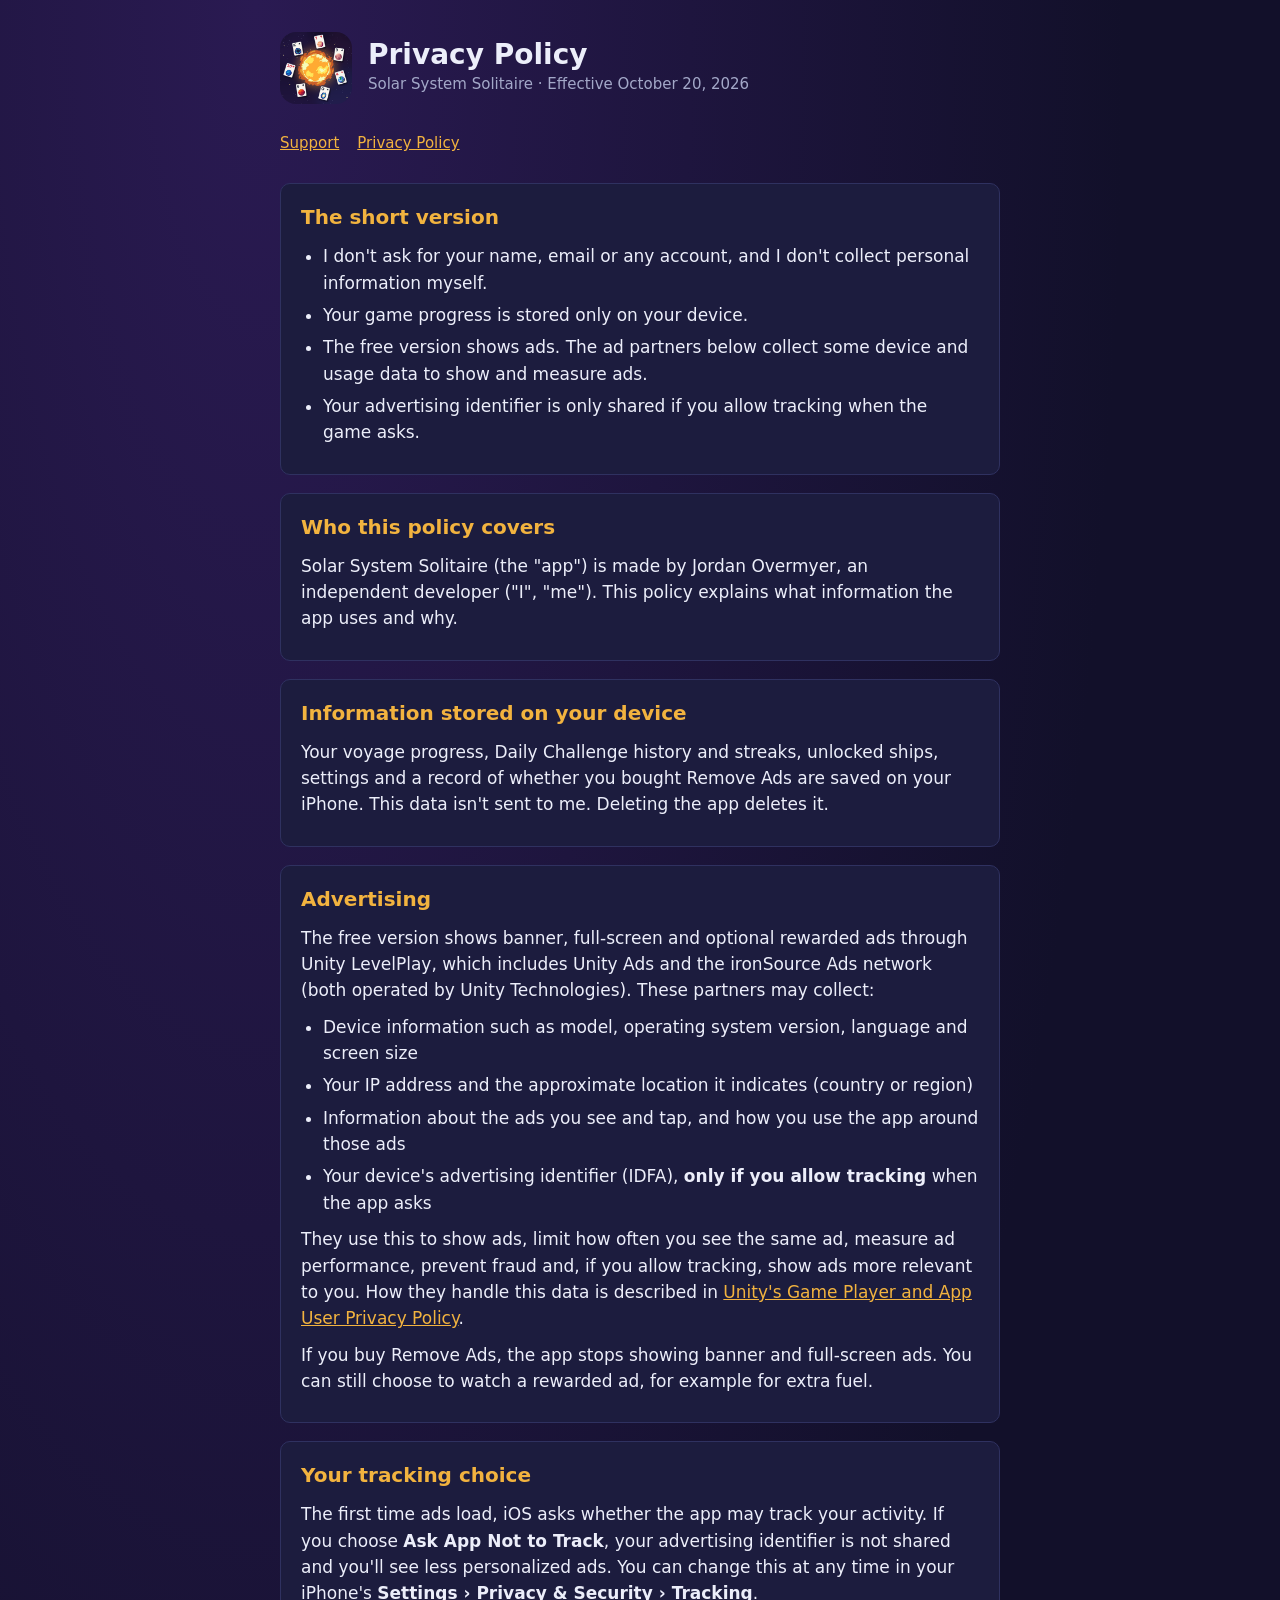
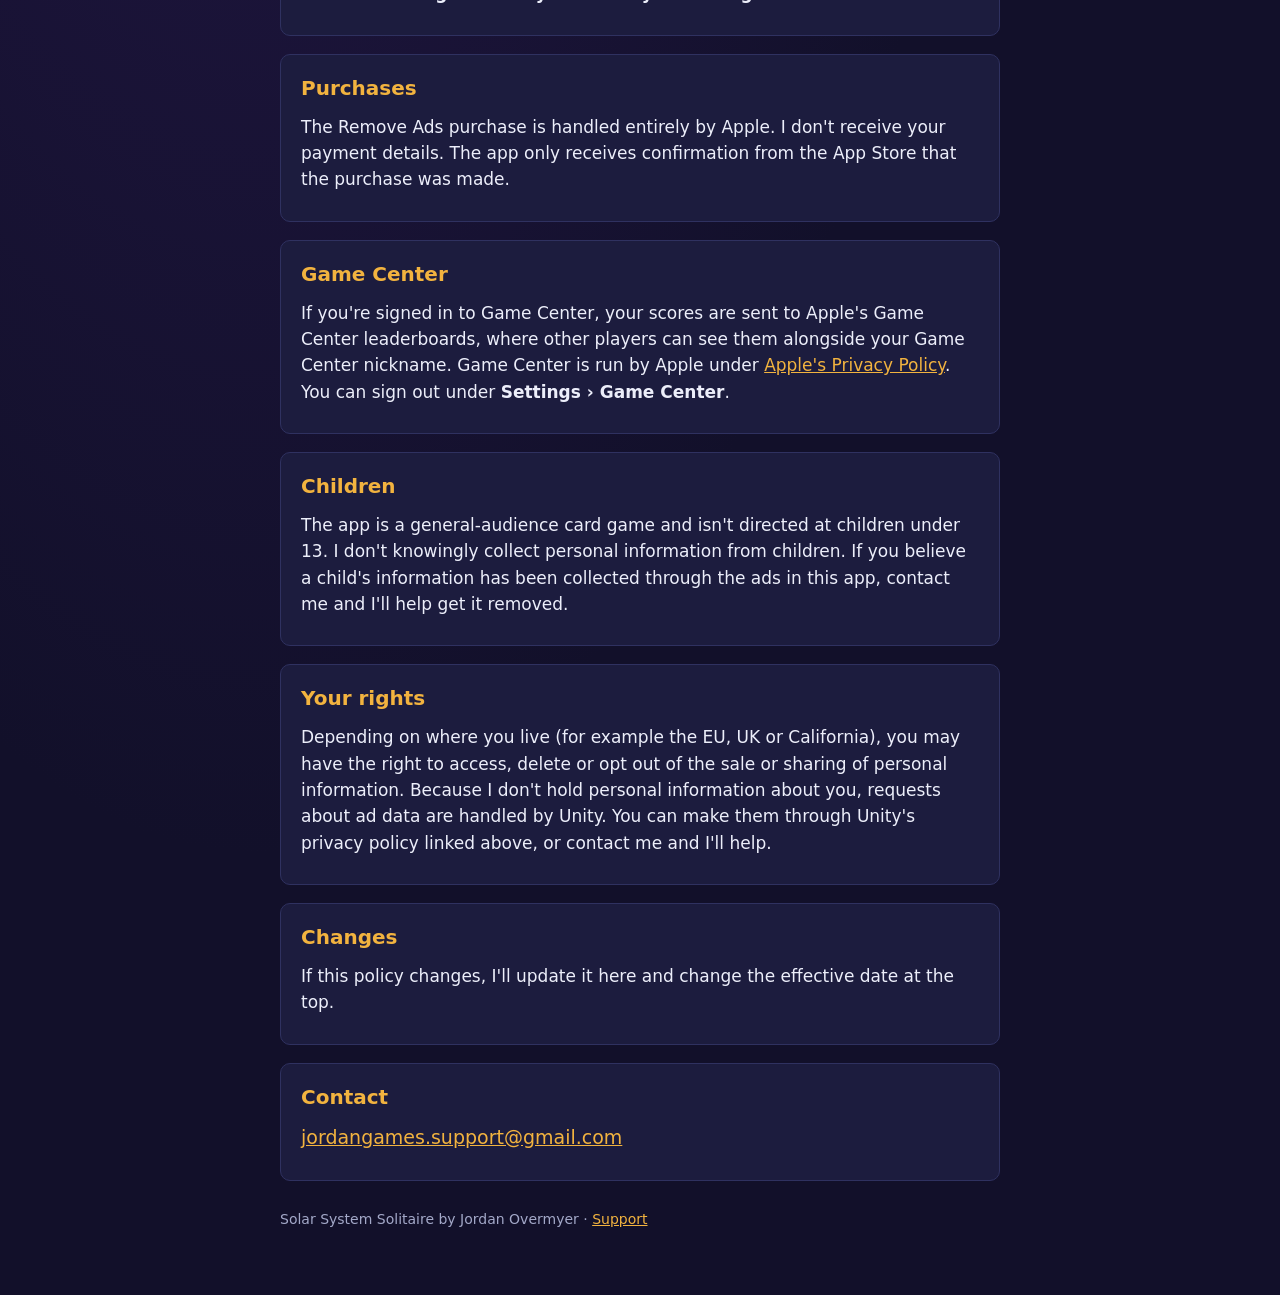
==== privacy.html @ dabfcd6b "Add files via upload" ====
<!doctype html>
<html lang="en">
<head>
<meta charset="utf-8">
<meta name="viewport" content="width=device-width, initial-scale=1">
<title>Solar System Solitaire Privacy Policy</title>
<link rel="stylesheet" href="style.css">
</head>
<body>
<main>
  <header>
    <img src="icon.png" alt="Solar System Solitaire app icon">
    <div>
      <h1>Privacy Policy</h1>
      <p>Solar System Solitaire &middot; Effective October 20, 2026</p>
    </div>
  </header>
  <nav><a href="index.html">Support</a><a href="privacy.html">Privacy Policy</a></nav>

  <section>
    <h2>The short version</h2>
    <ul>
      <li>I don't ask for your name, email or any account, and I don't collect personal information myself.</li>
      <li>Your game progress is stored only on your device.</li>
      <li>The free version shows ads. The ad partners below collect some device and usage data to show and measure ads.</li>
      <li>Your advertising identifier is only shared if you allow tracking when the game asks.</li>
    </ul>
  </section>

  <section>
    <h2>Who this policy covers</h2>
    <p>Solar System Solitaire (the "app") is made by Jordan Overmyer, an independent developer ("I", "me"). This policy explains what information the app uses and why.</p>
  </section>

  <section>
    <h2>Information stored on your device</h2>
    <p>Your voyage progress, Daily Challenge history and streaks, unlocked ships, settings and a record of whether you bought Remove Ads are saved on your iPhone. This data isn't sent to me. Deleting the app deletes it.</p>
  </section>

  <section>
    <h2>Advertising</h2>
    <p>The free version shows banner, full-screen and optional rewarded ads through Unity LevelPlay, which includes Unity Ads and the ironSource Ads network (both operated by Unity Technologies). These partners may collect:</p>
    <ul>
      <li>Device information such as model, operating system version, language and screen size</li>
      <li>Your IP address and the approximate location it indicates (country or region)</li>
      <li>Information about the ads you see and tap, and how you use the app around those ads</li>
      <li>Your device's advertising identifier (IDFA), <b>only if you allow tracking</b> when the app asks</li>
    </ul>
    <p>They use this to show ads, limit how often you see the same ad, measure ad performance, prevent fraud and, if you allow tracking, show ads more relevant to you. How they handle this data is described in <a href="https://unity.com/legal/game-player-and-app-user-privacy-policy">Unity's Game Player and App User Privacy Policy</a>.</p>
    <p>If you buy Remove Ads, the app stops showing banner and full-screen ads. You can still choose to watch a rewarded ad, for example for extra fuel.</p>
  </section>

  <section>
    <h2>Your tracking choice</h2>
    <p>The first time ads load, iOS asks whether the app may track your activity. If you choose <b>Ask App Not to Track</b>, your advertising identifier is not shared and you'll see less personalized ads. You can change this at any time in your iPhone's <b>Settings &rsaquo; Privacy &amp; Security &rsaquo; Tracking</b>.</p>
  </section>

  <section>
    <h2>Purchases</h2>
    <p>The Remove Ads purchase is handled entirely by Apple. I don't receive your payment details. The app only receives confirmation from the App Store that the purchase was made.</p>
  </section>

  <section>
    <h2>Game Center</h2>
    <p>If you're signed in to Game Center, your scores are sent to Apple's Game Center leaderboards, where other players can see them alongside your Game Center nickname. Game Center is run by Apple under <a href="https://www.apple.com/legal/privacy/">Apple's Privacy Policy</a>. You can sign out under <b>Settings &rsaquo; Game Center</b>.</p>
  </section>

  <section>
    <h2>Children</h2>
    <p>The app is a general-audience card game and isn't directed at children under 13. I don't knowingly collect personal information from children. If you believe a child's information has been collected through the ads in this app, contact me and I'll help get it removed.</p>
  </section>

  <section>
    <h2>Your rights</h2>
    <p>Depending on where you live (for example the EU, UK or California), you may have the right to access, delete or opt out of the sale or sharing of personal information. Because I don't hold personal information about you, requests about ad data are handled by Unity. You can make them through Unity's privacy policy linked above, or contact me and I'll help.</p>
  </section>

  <section>
    <h2>Changes</h2>
    <p>If this policy changes, I'll update it here and change the effective date at the top.</p>
  </section>

  <section>
    <h2>Contact</h2>
    <p class="contact"><a href="mailto:jordangames.support@gmail.com">jordangames.support@gmail.com</a></p>
  </section>

  <footer>Solar System Solitaire by Jordan Overmyer &middot; <a href="index.html">Support</a></footer>
</main>
</body>
</html>
---- style.css ----
:root {
  --bg: #12102a;
  --panel: #1c1c3e;
  --ink: #eceefa;
  --muted: #a3a8c8;
  --line: #2f3160;
  --accent: #f2b33f;
}
* { box-sizing: border-box; }
body {
  margin: 0;
  background: var(--bg) radial-gradient(ellipse at 20% 0%, #2a1a52 0%, transparent 60%) no-repeat;
  color: var(--ink);
  font: 17px/1.55 -apple-system, BlinkMacSystemFont, "Segoe UI", system-ui, sans-serif;
  padding: 32px 16px 64px;
}
main { max-width: 720px; margin: 0 auto; }
header { display: flex; align-items: center; gap: 16px; margin-bottom: 28px; }
header img { width: 72px; height: 72px; border-radius: 16px; }
header h1 { margin: 0; font-size: 28px; line-height: 1.15; }
header p { margin: 2px 0 0; color: var(--muted); font-size: 15px; }
nav { display: flex; gap: 18px; margin-bottom: 28px; font-size: 15px; }
a { color: var(--accent); }
section { background: var(--panel); border: 1px solid var(--line); border-radius: 10px; padding: 18px 20px; margin-bottom: 18px; }
h2 { margin: 0 0 10px; font-size: 20px; color: var(--accent); }
h3 { margin: 18px 0 4px; font-size: 17px; }
h3:first-of-type { margin-top: 4px; }
p, ul { margin: 0 0 10px; }
ul { padding-left: 22px; }
li { margin-bottom: 6px; }
.contact { font-size: 19px; }
footer { color: var(--muted); font-size: 14px; margin-top: 28px; }
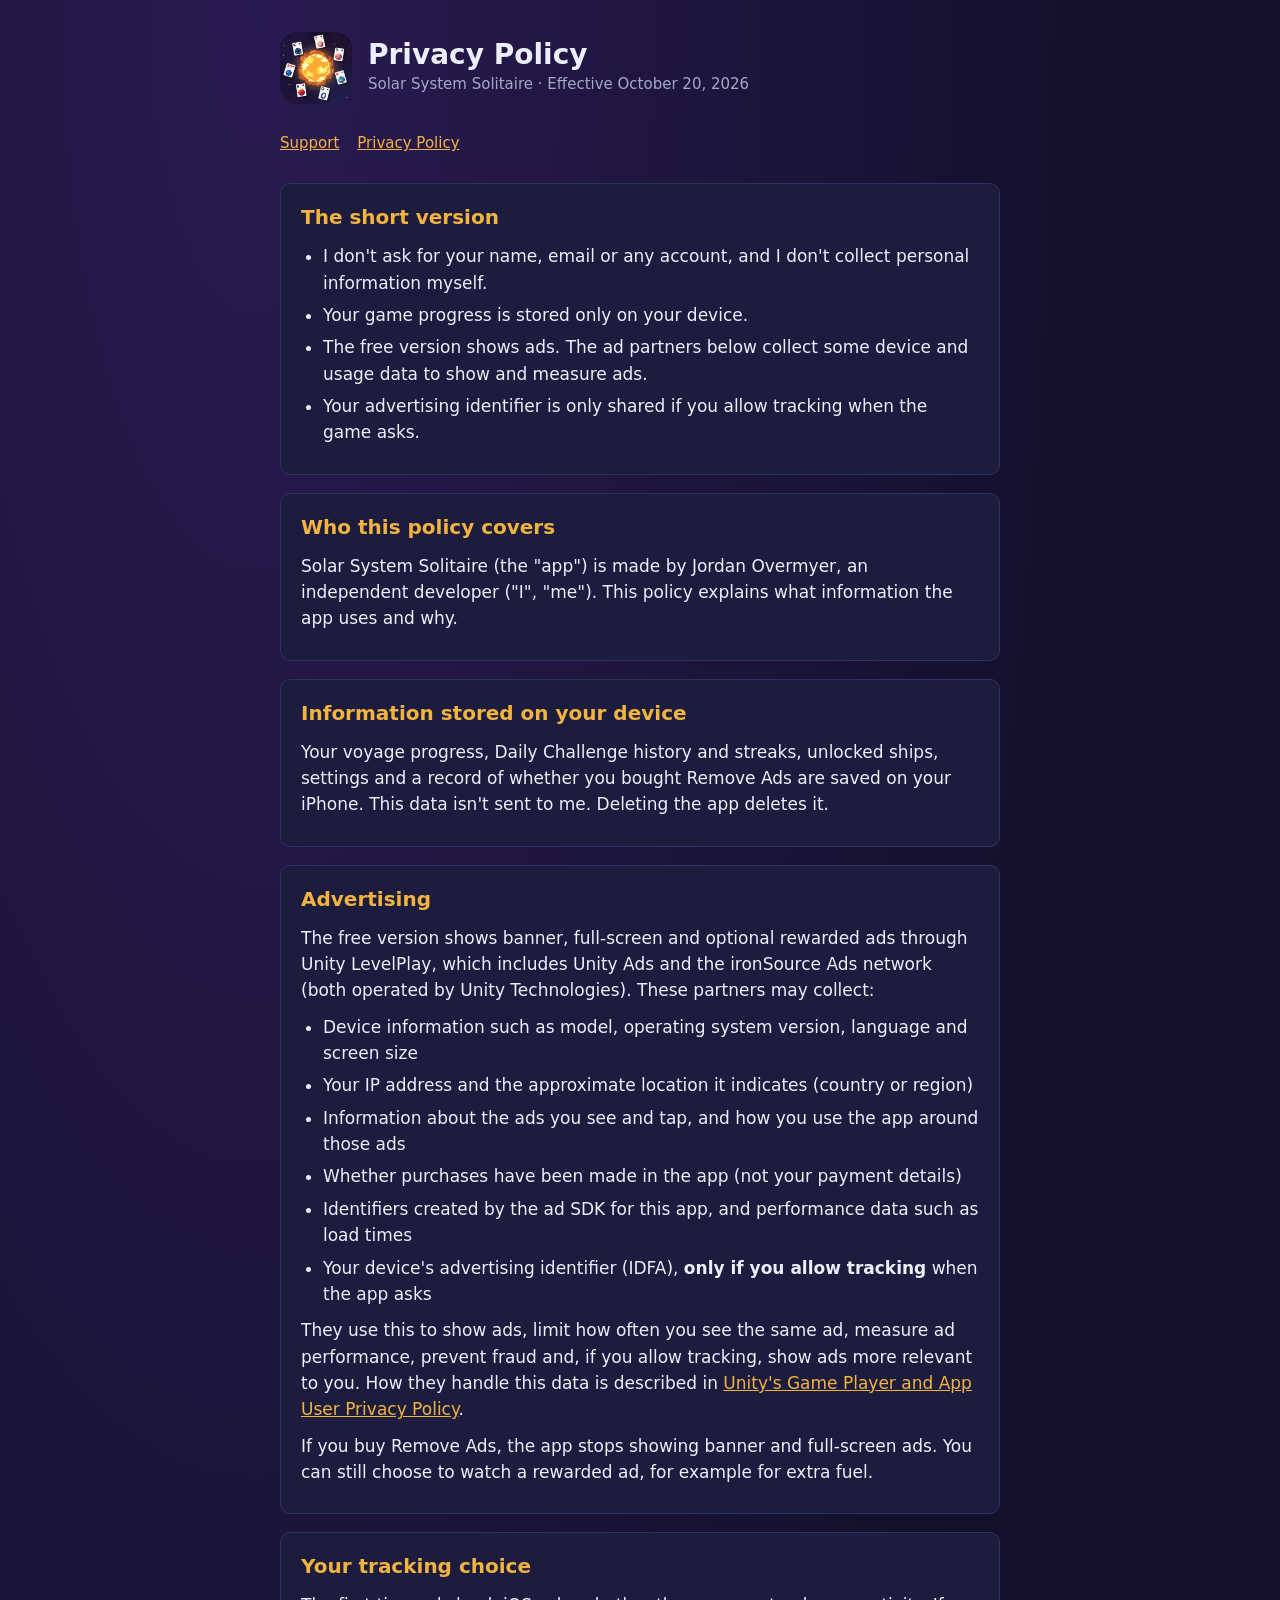
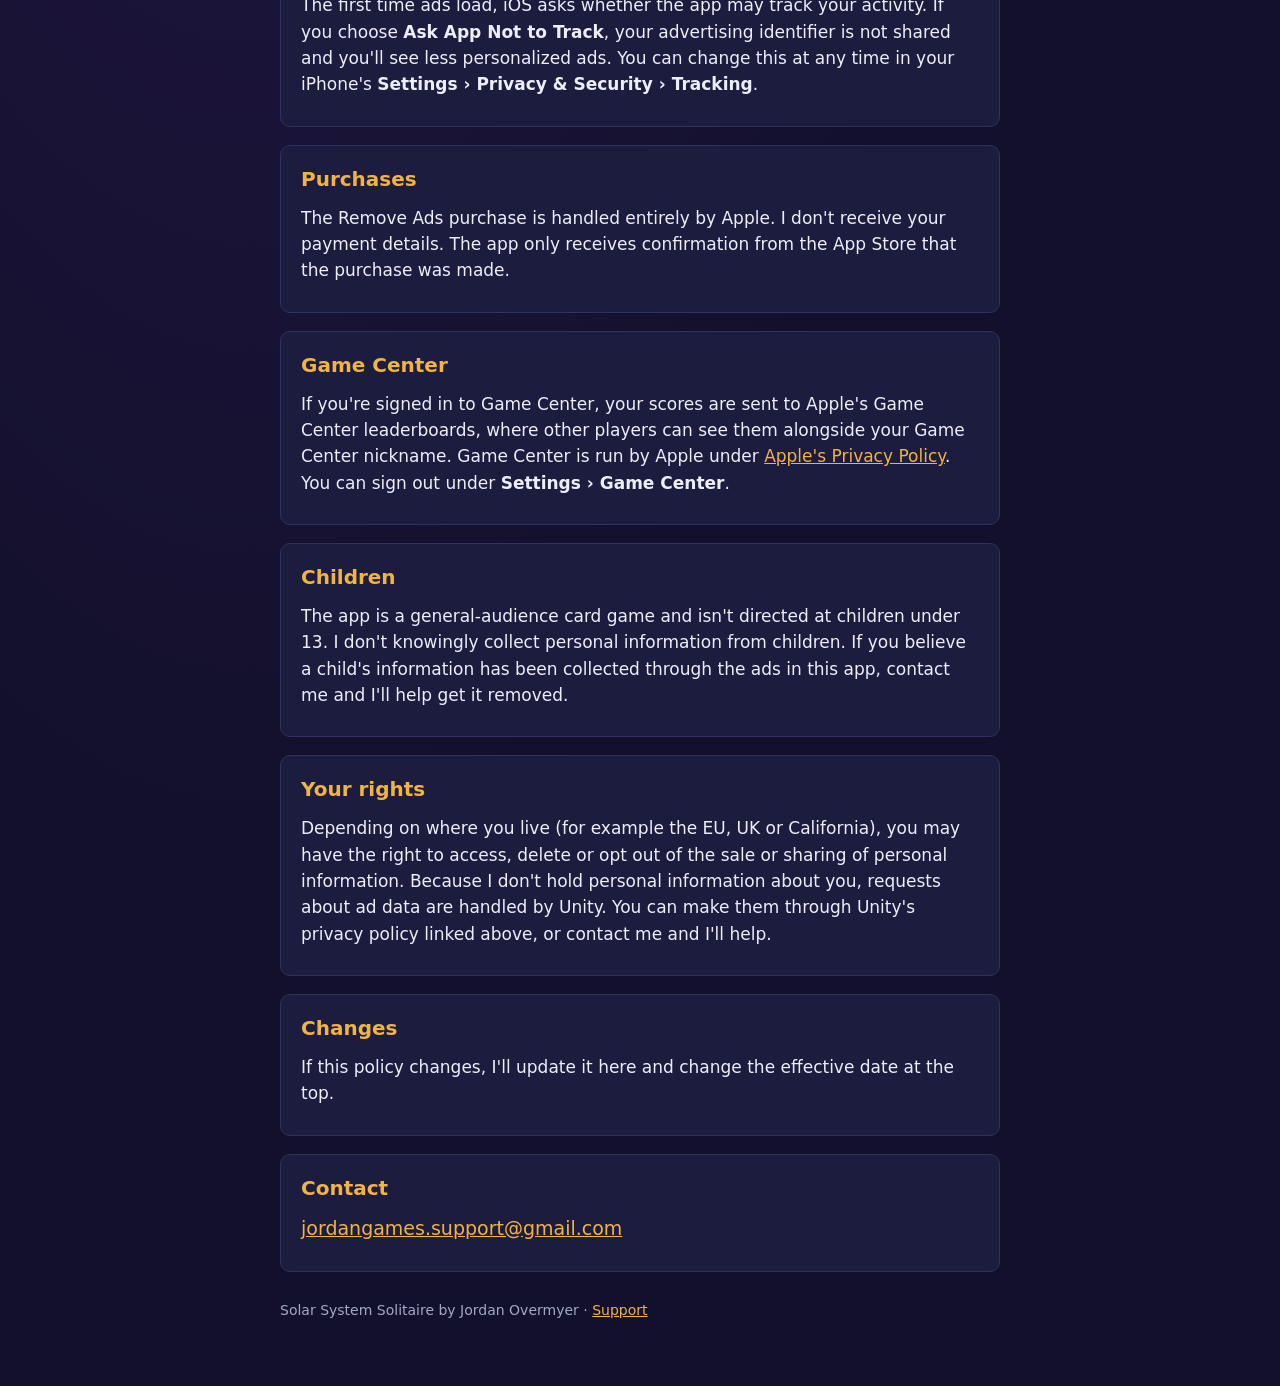
==== commit dae8d660: "Add files via upload" ====
--- a/privacy.html
+++ b/privacy.html
@@ -44,6 +44,8 @@
       <li>Device information such as model, operating system version, language and screen size</li>
       <li>Your IP address and the approximate location it indicates (country or region)</li>
       <li>Information about the ads you see and tap, and how you use the app around those ads</li>
+      <li>Whether purchases have been made in the app (not your payment details)</li>
+      <li>Identifiers created by the ad SDK for this app, and performance data such as load times</li>
       <li>Your device's advertising identifier (IDFA), <b>only if you allow tracking</b> when the app asks</li>
     </ul>
     <p>They use this to show ads, limit how often you see the same ad, measure ad performance, prevent fraud and, if you allow tracking, show ads more relevant to you. How they handle this data is described in <a href="https://unity.com/legal/game-player-and-app-user-privacy-policy">Unity's Game Player and App User Privacy Policy</a>.</p>
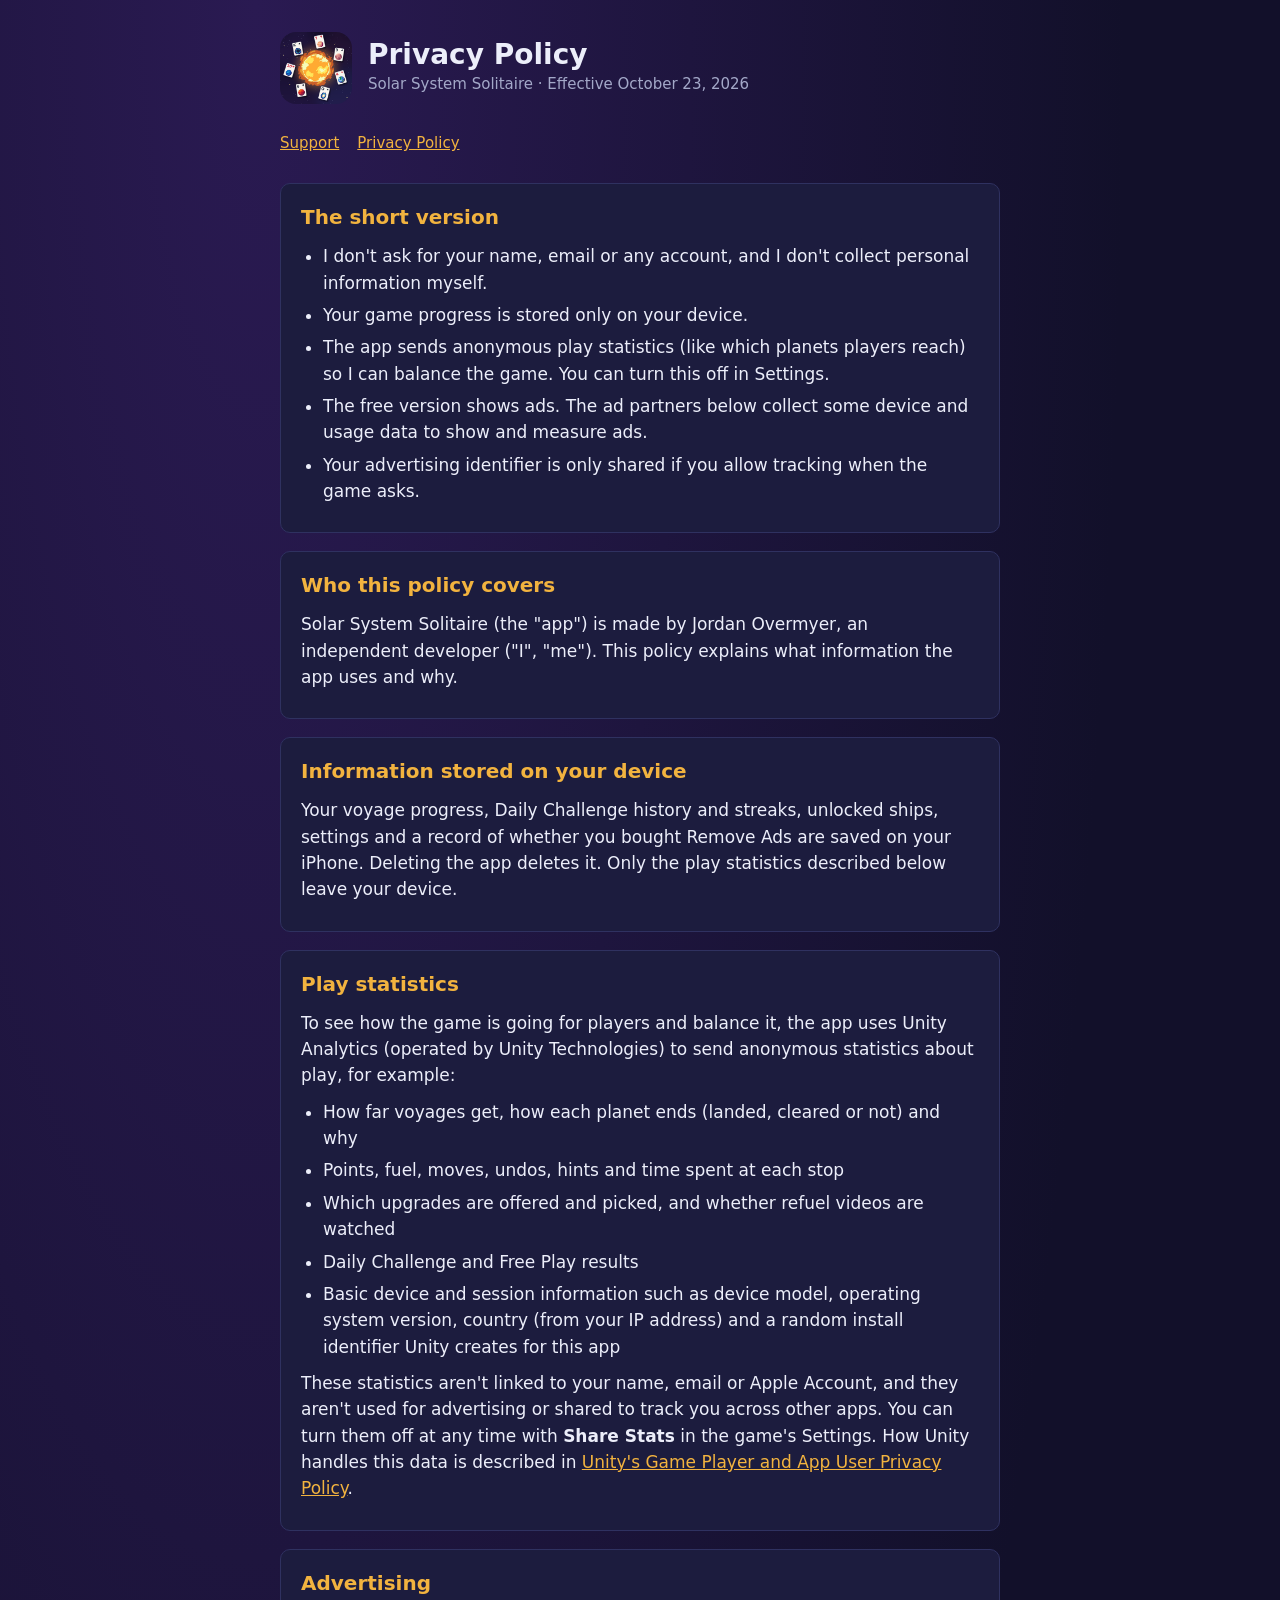
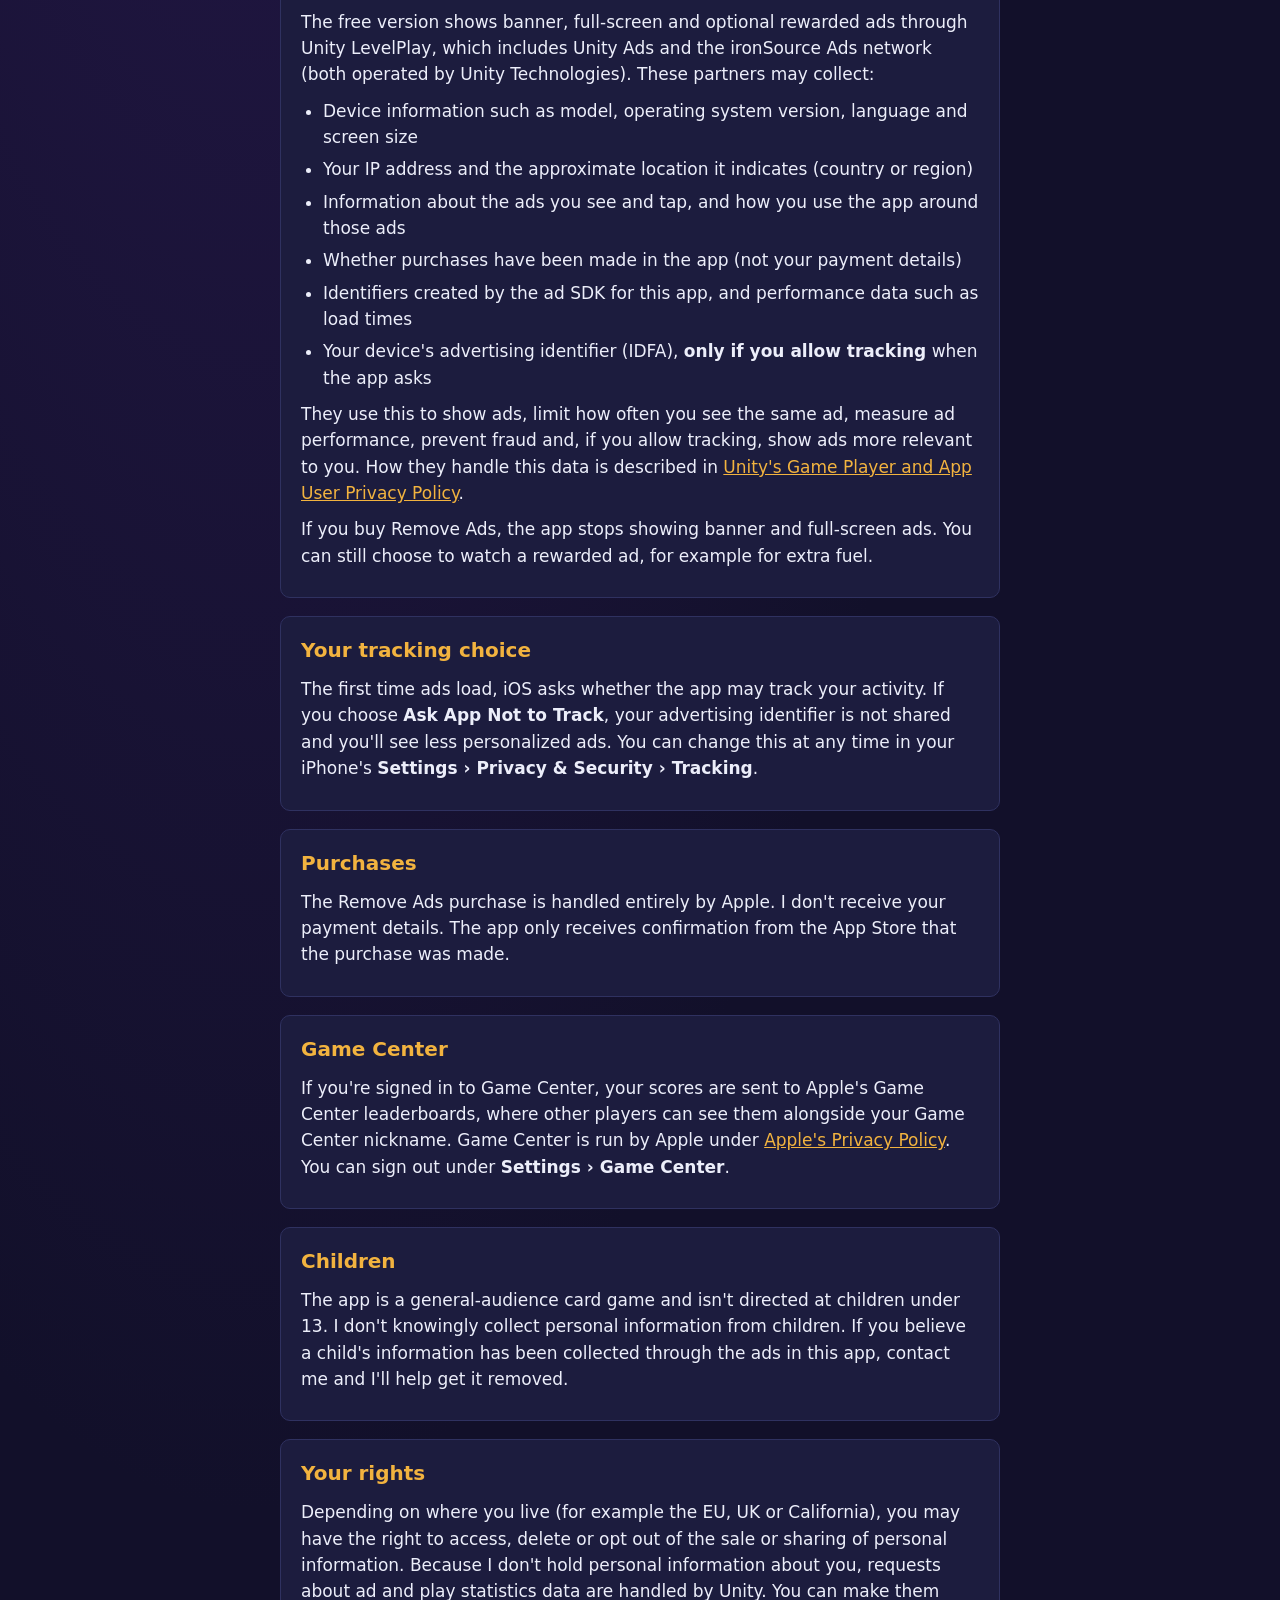
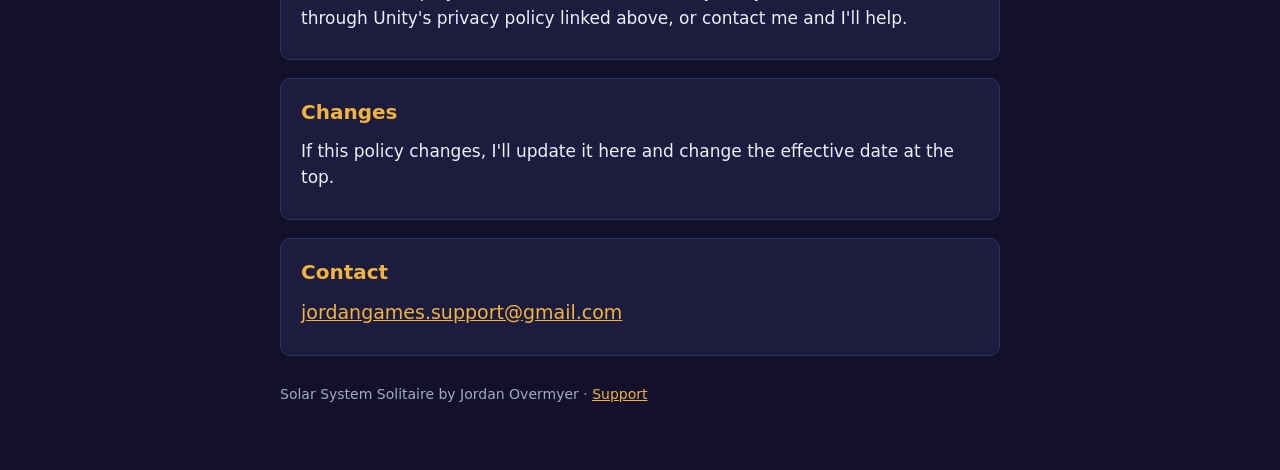
==== commit e419e490: "Add files via upload" ====
--- a/privacy.html
+++ b/privacy.html
@@ -12,7 +12,7 @@
     <img src="icon.png" alt="Solar System Solitaire app icon">
     <div>
       <h1>Privacy Policy</h1>
-      <p>Solar System Solitaire &middot; Effective October 20, 2026</p>
+      <p>Solar System Solitaire &middot; Effective October 23, 2026</p>
     </div>
   </header>
   <nav><a href="index.html">Support</a><a href="privacy.html">Privacy Policy</a></nav>
@@ -22,6 +22,7 @@
     <ul>
       <li>I don't ask for your name, email or any account, and I don't collect personal information myself.</li>
       <li>Your game progress is stored only on your device.</li>
+      <li>The app sends anonymous play statistics (like which planets players reach) so I can balance the game. You can turn this off in Settings.</li>
       <li>The free version shows ads. The ad partners below collect some device and usage data to show and measure ads.</li>
       <li>Your advertising identifier is only shared if you allow tracking when the game asks.</li>
     </ul>
@@ -34,7 +35,20 @@
 
   <section>
     <h2>Information stored on your device</h2>
-    <p>Your voyage progress, Daily Challenge history and streaks, unlocked ships, settings and a record of whether you bought Remove Ads are saved on your iPhone. This data isn't sent to me. Deleting the app deletes it.</p>
+    <p>Your voyage progress, Daily Challenge history and streaks, unlocked ships, settings and a record of whether you bought Remove Ads are saved on your iPhone. Deleting the app deletes it. Only the play statistics described below leave your device.</p>
+  </section>
+
+  <section>
+    <h2>Play statistics</h2>
+    <p>To see how the game is going for players and balance it, the app uses Unity Analytics (operated by Unity Technologies) to send anonymous statistics about play, for example:</p>
+    <ul>
+      <li>How far voyages get, how each planet ends (landed, cleared or not) and why</li>
+      <li>Points, fuel, moves, undos, hints and time spent at each stop</li>
+      <li>Which upgrades are offered and picked, and whether refuel videos are watched</li>
+      <li>Daily Challenge and Free Play results</li>
+      <li>Basic device and session information such as device model, operating system version, country (from your IP address) and a random install identifier Unity creates for this app</li>
+    </ul>
+    <p>These statistics aren't linked to your name, email or Apple Account, and they aren't used for advertising or shared to track you across other apps. You can turn them off at any time with <b>Share Stats</b> in the game's Settings. How Unity handles this data is described in <a href="https://unity.com/legal/game-player-and-app-user-privacy-policy">Unity's Game Player and App User Privacy Policy</a>.</p>
   </section>
 
   <section>
@@ -74,7 +88,7 @@
 
   <section>
     <h2>Your rights</h2>
-    <p>Depending on where you live (for example the EU, UK or California), you may have the right to access, delete or opt out of the sale or sharing of personal information. Because I don't hold personal information about you, requests about ad data are handled by Unity. You can make them through Unity's privacy policy linked above, or contact me and I'll help.</p>
+    <p>Depending on where you live (for example the EU, UK or California), you may have the right to access, delete or opt out of the sale or sharing of personal information. Because I don't hold personal information about you, requests about ad and play statistics data are handled by Unity. You can make them through Unity's privacy policy linked above, or contact me and I'll help.</p>
   </section>
 
   <section>
